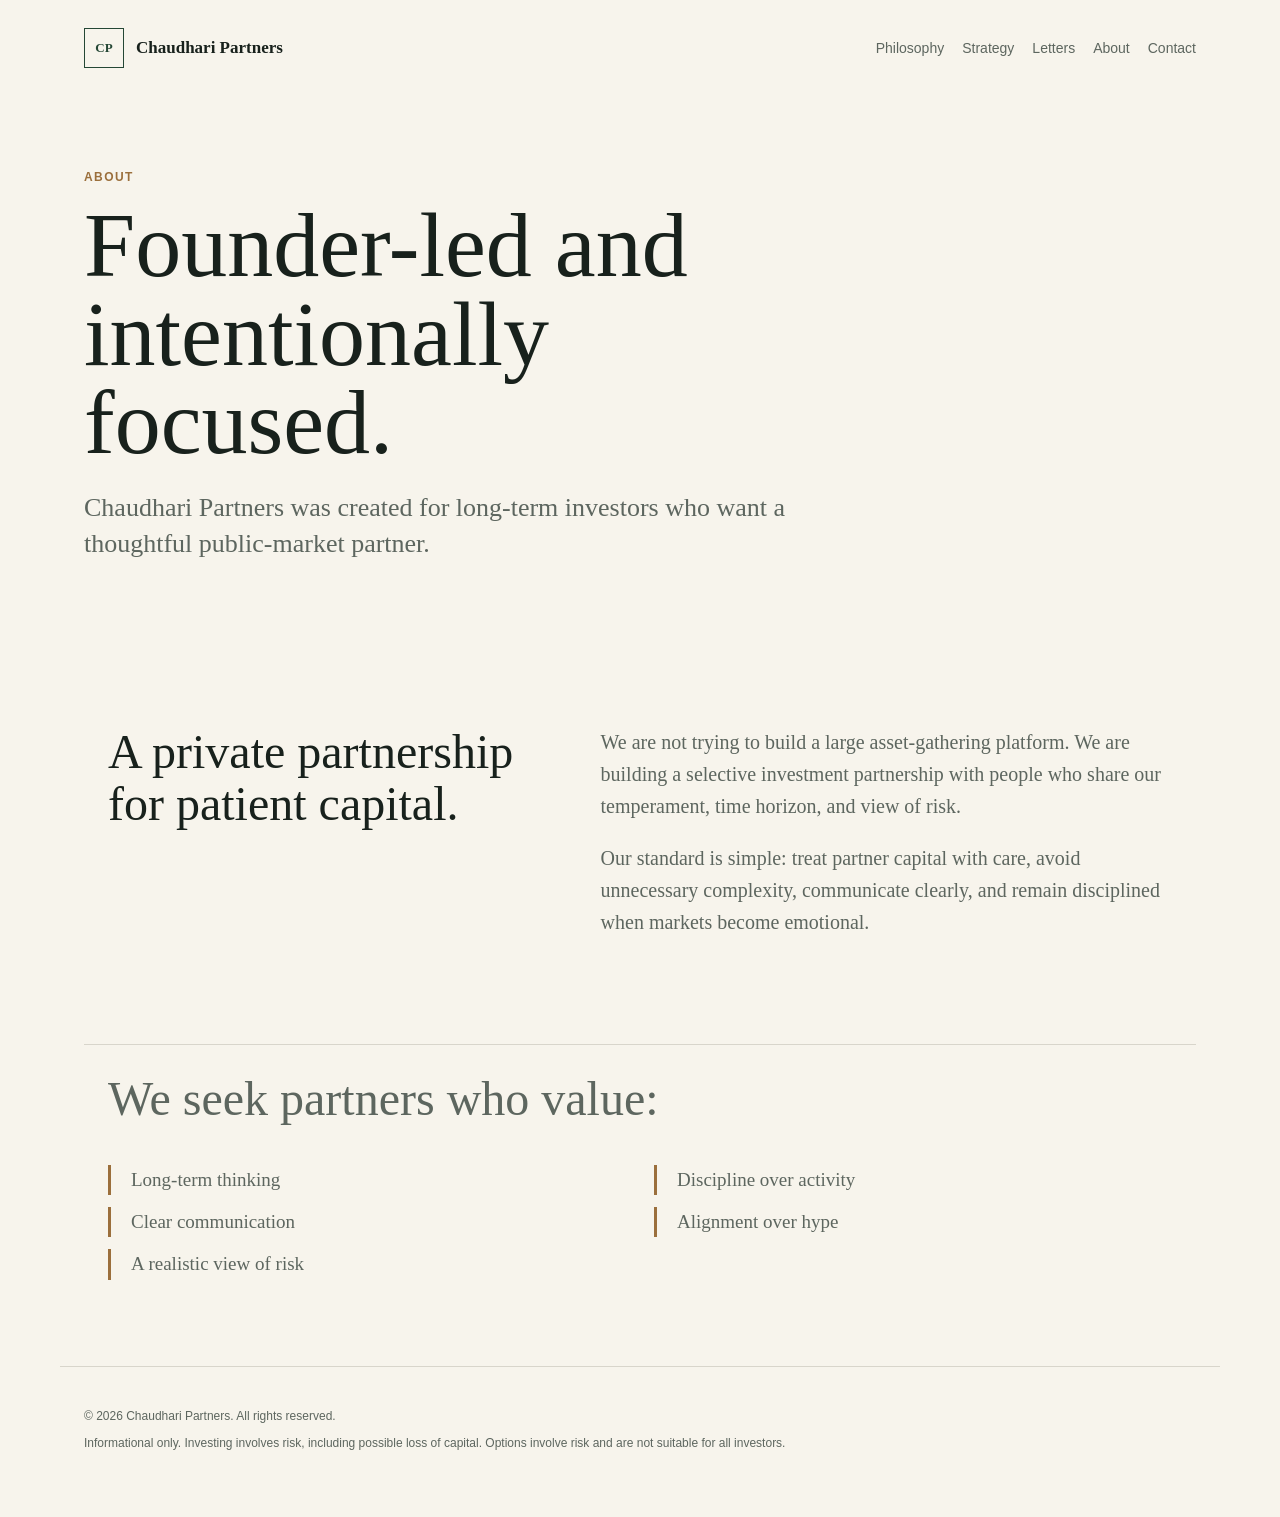
==== about.html @ 6098e9e4 "Add Chaudhari Partners website" ====
<!doctype html>
<html lang="en">
  <head>
    <meta charset="utf-8">
    <meta name="viewport" content="width=device-width, initial-scale=1">
    <title>About | Chaudhari Partners</title>
    <meta name="description" content="About Chaudhari Partners.">
    <link rel="stylesheet" href="styles.css">
  </head>
  <body>
    <header class="site-header">
      <a class="brand" href="index.html"><span class="brand-mark">CP</span><span>Chaudhari Partners</span></a>
      <nav class="nav" aria-label="Primary navigation"><a href="philosophy.html">Philosophy</a><a href="index.html#strategy">Strategy</a><a href="letters.html">Letters</a><a href="about.html">About</a><a href="contact.html">Contact</a></nav>
    </header>
    <main class="page">
      <section class="page-hero"><p class="eyebrow">About</p><h1>Founder-led and intentionally focused.</h1><p class="lede">Chaudhari Partners was created for long-term investors who want a thoughtful public-market partner.</p></section>
      <section class="section split"><div><h2>A private partnership for patient capital.</h2></div><div class="prose"><p>We are not trying to build a large asset-gathering platform. We are building a selective investment partnership with people who share our temperament, time horizon, and view of risk.</p><p>Our standard is simple: treat partner capital with care, avoid unnecessary complexity, communicate clearly, and remain disciplined when markets become emotional.</p></div></section>
      <section class="section partner-list"><h2>We seek partners who value:</h2><ul><li>Long-term thinking</li><li>Discipline over activity</li><li>Clear communication</li><li>Alignment over hype</li><li>A realistic view of risk</li></ul></section>
    </main>
    <footer class="site-footer"><p>&copy; 2026 Chaudhari Partners. All rights reserved.</p><p>Informational only. Investing involves risk, including possible loss of capital. Options involve risk and are not suitable for all investors.</p></footer>
  </body>
</html>
---- styles.css ----
:root {
  --ink: #18211c;
  --muted: #5d665f;
  --line: #d8d5cb;
  --paper: #f7f4ec;
  --white: #fffdf8;
  --green: #254735;
  --copper: #9b6f3c;
  --blue: #384c65;
}

* { box-sizing: border-box; }
html { scroll-behavior: smooth; }
body {
  margin: 0;
  background: var(--paper);
  color: var(--ink);
  font-family: Georgia, "Times New Roman", serif;
  line-height: 1.6;
}
a { color: inherit; }
.site-header {
  display: flex;
  align-items: center;
  justify-content: space-between;
  gap: 32px;
  max-width: 1160px;
  margin: 0 auto;
  padding: 28px 24px;
}
.brand {
  display: inline-flex;
  align-items: center;
  gap: 12px;
  color: var(--ink);
  font-size: 17px;
  font-weight: 700;
  text-decoration: none;
  white-space: nowrap;
}
.brand-mark {
  display: inline-grid;
  width: 40px;
  height: 40px;
  place-items: center;
  border: 1px solid var(--green);
  color: var(--green);
  font-size: 13px;
  letter-spacing: 0;
}
.nav {
  display: flex;
  flex-wrap: wrap;
  align-items: center;
  justify-content: flex-end;
  gap: 18px;
  color: var(--muted);
  font-family: Arial, Helvetica, sans-serif;
  font-size: 14px;
}
.nav a { text-decoration: none; }
.nav a:hover { color: var(--green); }
.hero {
  display: grid;
  grid-template-columns: minmax(0, 1.1fr) minmax(280px, 0.75fr);
  gap: 56px;
  align-items: center;
  max-width: 1160px;
  min-height: 620px;
  margin: 0 auto;
  padding: 64px 24px 88px;
}
.eyebrow {
  margin: 0 0 14px;
  color: var(--copper);
  font-family: Arial, Helvetica, sans-serif;
  font-size: 12px;
  font-weight: 700;
  letter-spacing: 0.12em;
  text-transform: uppercase;
}
h1, h2, h3, p { margin-top: 0; }
h1 {
  max-width: 760px;
  margin-bottom: 24px;
  font-size: clamp(48px, 8vw, 92px);
  font-weight: 500;
  line-height: 0.96;
  letter-spacing: 0;
}
h2 {
  font-size: clamp(30px, 4vw, 48px);
  font-weight: 500;
  line-height: 1.08;
  letter-spacing: 0;
}
h3 { font-size: 22px; font-weight: 500; }
.lede {
  max-width: 720px;
  color: var(--muted);
  font-size: clamp(20px, 2.4vw, 26px);
  line-height: 1.38;
}
.hero-actions {
  display: flex;
  flex-wrap: wrap;
  align-items: center;
  gap: 20px;
  margin: 34px 0 18px;
}
.button {
  display: inline-flex;
  min-height: 48px;
  align-items: center;
  justify-content: center;
  padding: 12px 22px;
  border: 1px solid var(--green);
  background: var(--green);
  color: var(--white);
  font-family: Arial, Helvetica, sans-serif;
  font-size: 14px;
  font-weight: 700;
  text-decoration: none;
}
.button:hover { background: #1a3527; }
.text-link {
  color: var(--green);
  font-family: Arial, Helvetica, sans-serif;
  font-size: 14px;
  font-weight: 700;
  text-decoration-thickness: 1px;
  text-underline-offset: 5px;
}
.notice {
  max-width: 560px;
  color: var(--muted);
  font-family: Arial, Helvetica, sans-serif;
  font-size: 12px;
  line-height: 1.5;
}
.hero-visual { margin: 0; }
.visual-panel {
  position: relative;
  min-height: 420px;
  border: 1px solid var(--line);
  background: linear-gradient(135deg, rgba(37, 71, 53, 0.12), rgba(155, 111, 60, 0.08)), repeating-linear-gradient(0deg, transparent 0 36px, rgba(24, 33, 28, 0.07) 37px), var(--white);
  overflow: hidden;
}
.visual-panel::before {
  content: "";
  position: absolute;
  inset: 48px 36px;
  border-left: 3px solid var(--green);
  border-bottom: 3px solid var(--green);
}
.visual-panel span {
  position: absolute;
  right: 48px;
  left: 76px;
  height: 1px;
  background: rgba(24, 33, 28, 0.24);
}
.visual-panel span:nth-child(1) { top: 108px; }
.visual-panel span:nth-child(2) { top: 196px; }
.visual-panel span:nth-child(3) { top: 284px; }
.hero-visual figcaption {
  margin-top: 14px;
  color: var(--muted);
  font-family: Arial, Helvetica, sans-serif;
  font-size: 13px;
}
.intro, .section, .page {
  max-width: 1160px;
  margin: 0 auto;
  padding-right: 24px;
  padding-left: 24px;
}
.intro {
  padding-top: 54px;
  padding-bottom: 54px;
  border-top: 1px solid var(--line);
  border-bottom: 1px solid var(--line);
}
.intro p {
  max-width: 900px;
  color: var(--green);
  font-size: clamp(28px, 4vw, 44px);
  line-height: 1.14;
}
.section { padding-top: 86px; padding-bottom: 86px; }
.split {
  display: grid;
  grid-template-columns: minmax(240px, 0.75fr) minmax(0, 1fr);
  gap: 64px;
}
.prose { color: var(--muted); font-size: 20px; }
.grid-three {
  display: grid;
  grid-template-columns: repeat(3, minmax(0, 1fr));
  gap: 28px;
  border-top: 1px solid var(--line);
}
.grid-three article { padding-top: 28px; border-top: 3px solid var(--blue); }
.grid-three p { color: var(--muted); }
.quote-band { border-top: 1px solid var(--line); border-bottom: 1px solid var(--line); }
blockquote { margin: 0; }
blockquote p {
  max-width: 900px;
  color: var(--green);
  font-size: clamp(34px, 5vw, 60px);
  line-height: 1.08;
}
.page { min-height: 64vh; }
.page-hero { max-width: 880px; padding: 72px 0 52px; }
.content-list {
  display: grid;
  gap: 34px;
  max-width: 860px;
  padding-bottom: 90px;
}
.content-list article, .letter-placeholder, .contact-panel, .important, .partner-list {
  border-top: 1px solid var(--line);
  padding-top: 28px;
}
.content-list p, .letter-placeholder p, .important p, .partner-list, .contact-panel p {
  color: var(--muted);
  font-size: 19px;
}
.partner-list ul {
  display: grid;
  grid-template-columns: repeat(2, minmax(0, 1fr));
  gap: 12px 28px;
  margin: 24px 0 0;
  padding: 0;
  list-style: none;
}
.partner-list li { padding-left: 20px; border-left: 3px solid var(--copper); }
.letter-placeholder, .contact-panel, .important { max-width: 820px; margin-bottom: 80px; }
.contact-panel {
  display: flex;
  align-items: center;
  justify-content: space-between;
  gap: 28px;
}
.site-footer {
  max-width: 1160px;
  margin: 0 auto;
  padding: 40px 24px 56px;
  border-top: 1px solid var(--line);
  color: var(--muted);
  font-family: Arial, Helvetica, sans-serif;
  font-size: 12px;
}
.site-footer p { max-width: 860px; margin-bottom: 8px; }
@media (max-width: 820px) {
  .site-header { align-items: flex-start; flex-direction: column; }
  .nav { justify-content: flex-start; gap: 12px 16px; }
  .hero, .split, .grid-three { grid-template-columns: 1fr; }
  .hero { gap: 36px; min-height: 0; padding-top: 34px; }
  .visual-panel { min-height: 300px; }
  .section { padding-top: 58px; padding-bottom: 58px; }
  .partner-list ul { grid-template-columns: 1fr; }
  .contact-panel { align-items: flex-start; flex-direction: column; }
}
@media (max-width: 520px) {
  .brand { white-space: normal; }
  h1 { font-size: 44px; }
  .lede, .prose { font-size: 18px; }
}
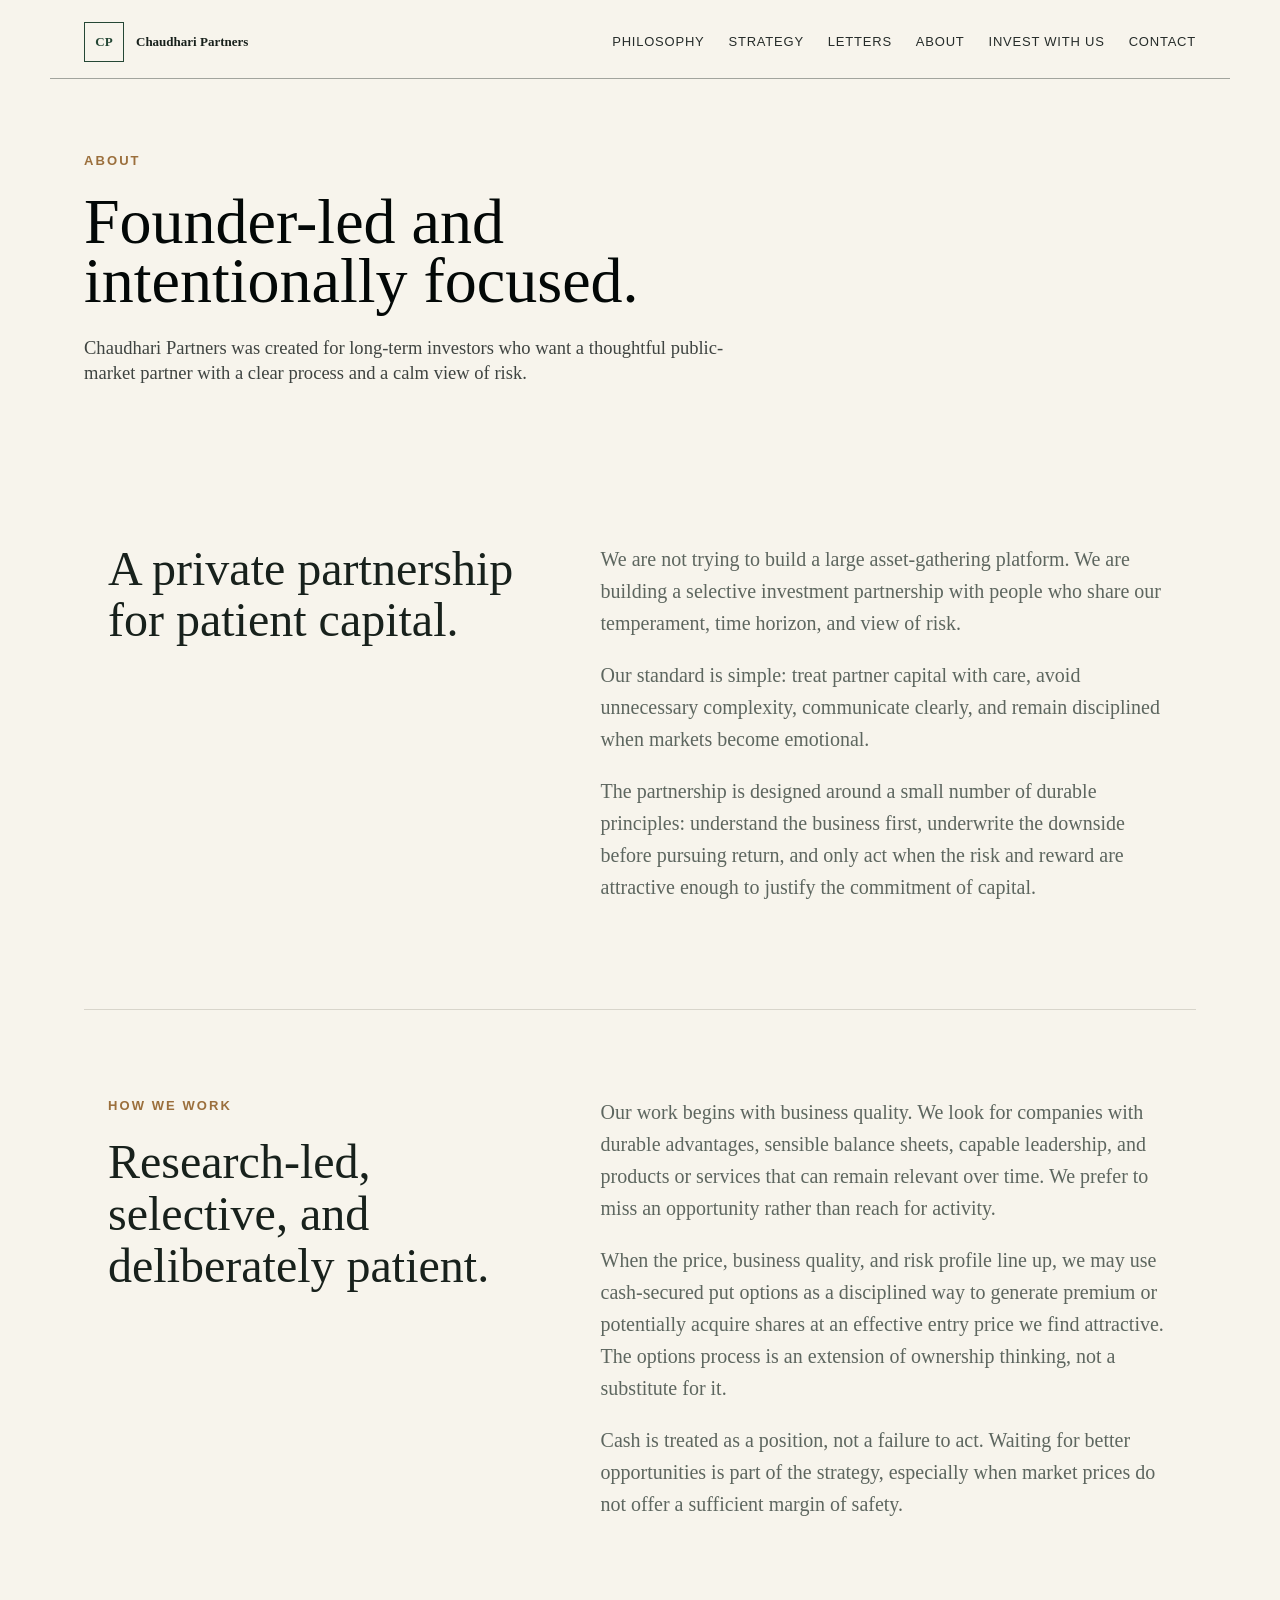
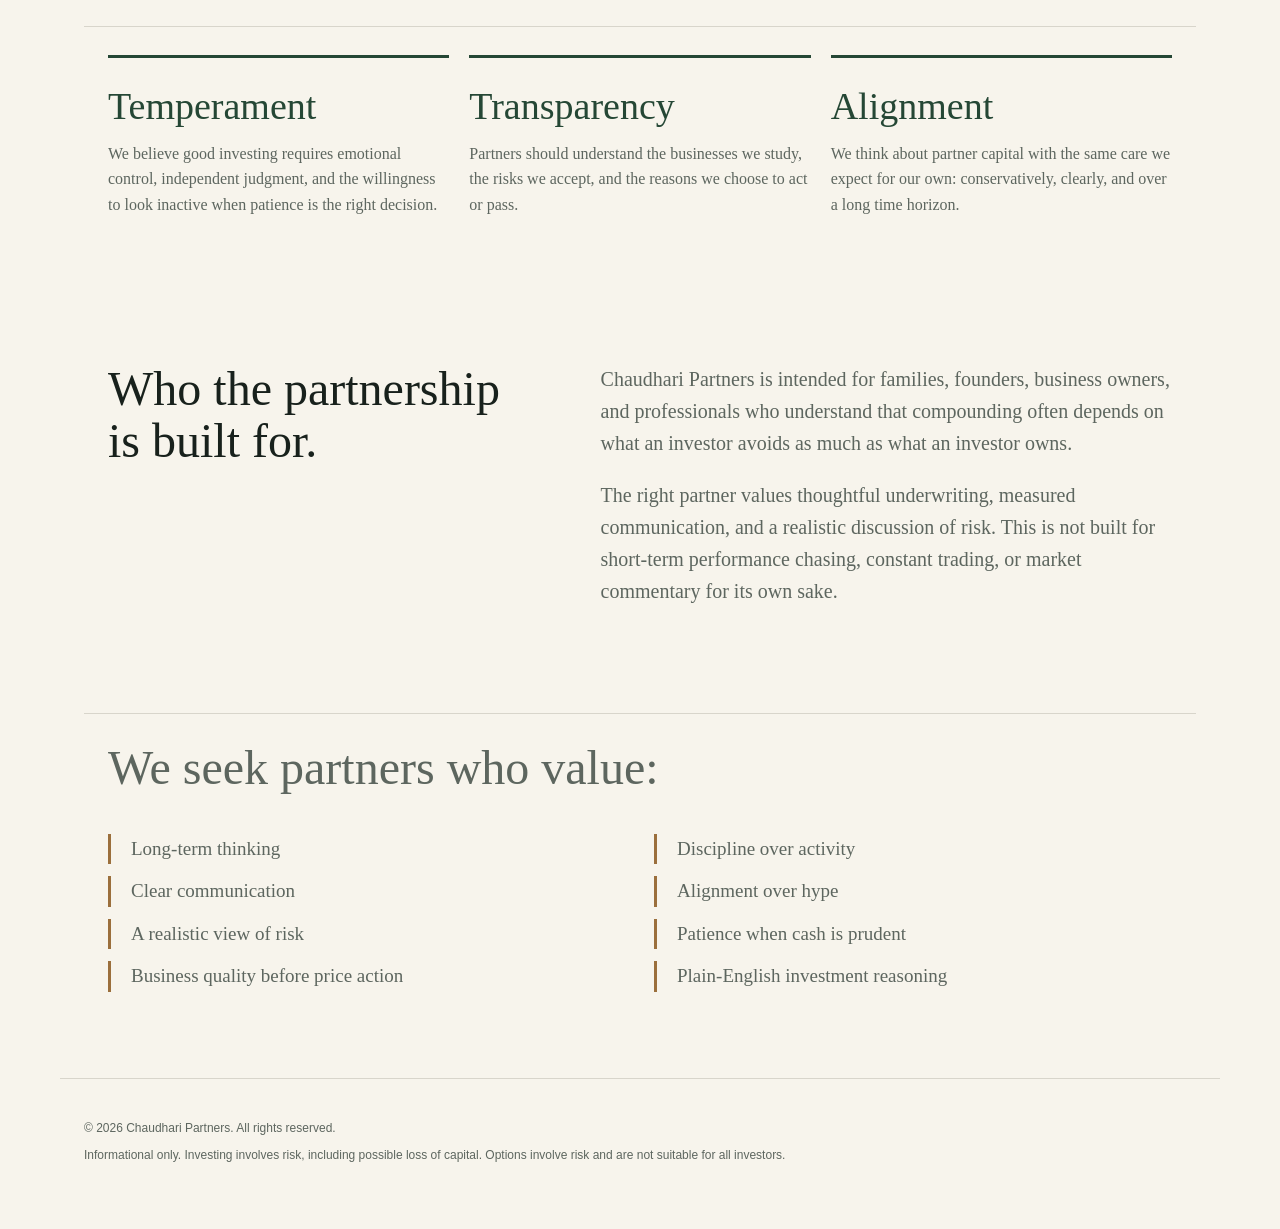
==== commit 0a3216f6: "Add invest page and refine homepage scale" ====
--- a/about.html
+++ b/about.html
@@ -3,20 +3,41 @@
   <head>
     <meta charset="utf-8">
     <meta name="viewport" content="width=device-width, initial-scale=1">
-    <title>About | Chaudhari Partners</title>
-    <meta name="description" content="About Chaudhari Partners.">
+    <title>About Chaudhari Partners | Patient Capital, Discipline, Alignment</title>
+    <meta name="description" content="Learn about Chaudhari Partners, a founder-led private investment partnership built for long-term investors who value patience, underwriting discipline, and alignment.">
+    <meta name="robots" content="index, follow">
+    <link rel="canonical" href="https://www.chaudharipartners.com/about.html">
+    <meta property="og:type" content="website">
+    <meta property="og:site_name" content="Chaudhari Partners">
+    <meta property="og:title" content="About Chaudhari Partners">
+    <meta property="og:description" content="A founder-led private investment partnership for long-term investors who value patience, underwriting discipline, and alignment.">
+    <meta property="og:url" content="https://www.chaudharipartners.com/about.html">
+    <meta name="twitter:card" content="summary">
+    <meta name="twitter:title" content="About Chaudhari Partners">
+    <meta name="twitter:description" content="A founder-led private investment partnership for long-term investors who value patience, discipline, and alignment.">
+    <link rel="icon" href="favicon.svg" type="image/svg+xml">
     <link rel="stylesheet" href="styles.css">
   </head>
   <body>
     <header class="site-header">
       <a class="brand" href="index.html"><span class="brand-mark">CP</span><span>Chaudhari Partners</span></a>
-      <nav class="nav" aria-label="Primary navigation"><a href="philosophy.html">Philosophy</a><a href="index.html#strategy">Strategy</a><a href="letters.html">Letters</a><a href="about.html">About</a><a href="contact.html">Contact</a></nav>
+      <nav class="nav" aria-label="Primary navigation"><a href="philosophy.html">Philosophy</a><a href="index.html#strategy">Strategy</a><a href="letters.html">Letters</a><a href="about.html">About</a><a href="invest.html">Invest with Us</a><a href="contact.html">Contact</a></nav>
     </header>
     <main class="page">
-      <section class="page-hero"><p class="eyebrow">About</p><h1>Founder-led and intentionally focused.</h1><p class="lede">Chaudhari Partners was created for long-term investors who want a thoughtful public-market partner.</p></section>
-      <section class="section split"><div><h2>A private partnership for patient capital.</h2></div><div class="prose"><p>We are not trying to build a large asset-gathering platform. We are building a selective investment partnership with people who share our temperament, time horizon, and view of risk.</p><p>Our standard is simple: treat partner capital with care, avoid unnecessary complexity, communicate clearly, and remain disciplined when markets become emotional.</p></div></section>
-      <section class="section partner-list"><h2>We seek partners who value:</h2><ul><li>Long-term thinking</li><li>Discipline over activity</li><li>Clear communication</li><li>Alignment over hype</li><li>A realistic view of risk</li></ul></section>
+      <section class="page-hero"><p class="eyebrow">About</p><h1>Founder-led and intentionally focused.</h1><p class="lede">Chaudhari Partners was created for long-term investors who want a thoughtful public-market partner with a clear process and a calm view of risk.</p></section>
+      <section class="section split"><div><h2>A private partnership for patient capital.</h2></div><div class="prose"><p>We are not trying to build a large asset-gathering platform. We are building a selective investment partnership with people who share our temperament, time horizon, and view of risk.</p><p>Our standard is simple: treat partner capital with care, avoid unnecessary complexity, communicate clearly, and remain disciplined when markets become emotional.</p><p>The partnership is designed around a small number of durable principles: understand the business first, underwrite the downside before pursuing return, and only act when the risk and reward are attractive enough to justify the commitment of capital.</p></div></section>
+      <section class="section split about-detail"><div><p class="eyebrow">How we work</p><h2>Research-led, selective, and deliberately patient.</h2></div><div class="prose"><p>Our work begins with business quality. We look for companies with durable advantages, sensible balance sheets, capable leadership, and products or services that can remain relevant over time. We prefer to miss an opportunity rather than reach for activity.</p><p>When the price, business quality, and risk profile line up, we may use cash-secured put options as a disciplined way to generate premium or potentially acquire shares at an effective entry price we find attractive. The options process is an extension of ownership thinking, not a substitute for it.</p><p>Cash is treated as a position, not a failure to act. Waiting for better opportunities is part of the strategy, especially when market prices do not offer a sufficient margin of safety.</p></div></section>
+      <section class="section grid-three about-values">
+        <article><h2>Temperament</h2><p>We believe good investing requires emotional control, independent judgment, and the willingness to look inactive when patience is the right decision.</p></article>
+        <article><h2>Transparency</h2><p>Partners should understand the businesses we study, the risks we accept, and the reasons we choose to act or pass.</p></article>
+        <article><h2>Alignment</h2><p>We think about partner capital with the same care we expect for our own: conservatively, clearly, and over a long time horizon.</p></article>
+      </section>
+      <section class="section split"><div><h2>Who the partnership is built for.</h2></div><div class="prose"><p>Chaudhari Partners is intended for families, founders, business owners, and professionals who understand that compounding often depends on what an investor avoids as much as what an investor owns.</p><p>The right partner values thoughtful underwriting, measured communication, and a realistic discussion of risk. This is not built for short-term performance chasing, constant trading, or market commentary for its own sake.</p></div></section>
+      <section class="section partner-list"><h2>We seek partners who value:</h2><ul><li>Long-term thinking</li><li>Discipline over activity</li><li>Clear communication</li><li>Alignment over hype</li><li>A realistic view of risk</li><li>Patience when cash is prudent</li><li>Business quality before price action</li><li>Plain-English investment reasoning</li></ul></section>
     </main>
     <footer class="site-footer"><p>&copy; 2026 Chaudhari Partners. All rights reserved.</p><p>Informational only. Investing involves risk, including possible loss of capital. Options involve risk and are not suitable for all investors.</p></footer>
   </body>
 </html>
+
+
+
--- a/styles.css
+++ b/styles.css
@@ -24,18 +24,21 @@
   align-items: center;
   justify-content: space-between;
   gap: 32px;
-  max-width: 1160px;
+  max-width: 1180px;
   margin: 0 auto;
-  padding: 28px 24px;
+  padding: 22px 34px 16px;
+  border-bottom: 1px solid rgba(24, 33, 28, 0.38);
 }
 .brand {
+  color: var(--ink);
+  text-decoration: none;
+}
+.brand:not(.brand-lockup) {
   display: inline-flex;
   align-items: center;
   gap: 12px;
-  color: var(--ink);
-  font-size: 17px;
-  font-weight: 700;
-  text-decoration: none;
+  font-size: 13px;
+  font-weight: 700;
   white-space: nowrap;
 }
 .brand-mark {
@@ -48,44 +51,98 @@
   font-size: 13px;
   letter-spacing: 0;
 }
+.brand-lockup {
+  display: inline-grid;
+  grid-template-columns: 54px 1px minmax(205px, auto);
+  gap: 20px;
+  align-items: center;
+}
+.brand-symbol {
+  width: 50px;
+  height: 50px;
+}
+.symbol-green {
+  fill: var(--green);
+}
+.symbol-gold {
+  fill: var(--copper);
+}
+.brand-divider {
+  width: 1px;
+  height: 50px;
+  background: rgba(24, 33, 28, 0.45);
+}
+.brand-wordmark {
+  display: grid;
+  gap: 2px;
+  text-transform: uppercase;
+}
+.brand-wordmark strong {
+  color: var(--green);
+  font-size: clamp(24px, 2.4vw, 34px);
+  font-weight: 500;
+  letter-spacing: 0.16em;
+  line-height: 0.95;
+}
+.brand-wordmark em {
+  color: var(--copper);
+  font-family: Arial, Helvetica, sans-serif;
+  font-size: clamp(10px, 0.9vw, 12px);
+  font-style: normal;
+  font-weight: 700;
+  letter-spacing: 0.5em;
+  padding-left: 7px;
+}
 .nav {
   display: flex;
   flex-wrap: wrap;
   align-items: center;
   justify-content: flex-end;
-  gap: 18px;
-  color: var(--muted);
-  font-family: Arial, Helvetica, sans-serif;
-  font-size: 14px;
+  gap: clamp(14px, 2.1vw, 24px);
+  color: #262c2a;
+  font-family: Arial, Helvetica, sans-serif;
+  font-size: 13px;
+  letter-spacing: 0.06em;
+  text-transform: uppercase;
 }
 .nav a { text-decoration: none; }
 .nav a:hover { color: var(--green); }
 .hero {
   display: grid;
-  grid-template-columns: minmax(0, 1.1fr) minmax(280px, 0.75fr);
-  gap: 56px;
-  align-items: center;
-  max-width: 1160px;
-  min-height: 620px;
+  grid-template-columns: minmax(310px, 0.82fr) minmax(500px, 1fr);
+  gap: 0;
+  align-items: stretch;
+  max-width: 1180px;
+  min-height: 535px;
   margin: 0 auto;
-  padding: 64px 24px 88px;
+  padding: 22px 34px 0;
+}
+.hero-dashboard .hero-copy {
+  display: flex;
+  flex-direction: column;
+  justify-content: center;
+  padding: 20px 38px 34px 0;
 }
 .eyebrow {
-  margin: 0 0 14px;
+  margin: 0 0 20px;
   color: var(--copper);
   font-family: Arial, Helvetica, sans-serif;
-  font-size: 12px;
-  font-weight: 700;
-  letter-spacing: 0.12em;
-  text-transform: uppercase;
-}
-h1, h2, h3, p { margin-top: 0; }
+  font-size: 13px;
+  font-weight: 700;
+  letter-spacing: 0.16em;
+  text-transform: uppercase;
+}
+h1,
+h2,
+h3,
+p { margin-top: 0; }
 h1 {
-  max-width: 760px;
+  max-width: 690px;
   margin-bottom: 24px;
-  font-size: clamp(48px, 8vw, 92px);
+  color: #030807;
+  font-size: clamp(48px, 5vw, 76px);
   font-weight: 500;
-  line-height: 0.96;
+  line-height: 0.93;
   letter-spacing: 0;
 }
 h2 {
@@ -96,40 +153,46 @@
 }
 h3 { font-size: 22px; font-weight: 500; }
 .lede {
-  max-width: 720px;
-  color: var(--muted);
-  font-size: clamp(20px, 2.4vw, 26px);
+  max-width: 650px;
+  color: #3f4441;
+  font-size: clamp(17px, 1.45vw, 21px);
   line-height: 1.38;
 }
 .hero-actions {
   display: flex;
   flex-wrap: wrap;
   align-items: center;
-  gap: 20px;
-  margin: 34px 0 18px;
+  gap: 24px;
+  margin: 30px 0 0;
 }
 .button {
   display: inline-flex;
-  min-height: 48px;
+  min-height: 42px;
   align-items: center;
   justify-content: center;
-  padding: 12px 22px;
+  padding: 10px 18px;
   border: 1px solid var(--green);
+  border-radius: 2px;
   background: var(--green);
   color: var(--white);
   font-family: Arial, Helvetica, sans-serif;
-  font-size: 14px;
-  font-weight: 700;
+  font-size: 13px;
+  font-weight: 700;
+  letter-spacing: 0.05em;
   text-decoration: none;
+  text-transform: uppercase;
 }
 .button:hover { background: #1a3527; }
 .text-link {
   color: var(--green);
-  font-family: Arial, Helvetica, sans-serif;
-  font-size: 14px;
-  font-weight: 700;
-  text-decoration-thickness: 1px;
-  text-underline-offset: 5px;
+  border-bottom: 1px solid var(--copper);
+  font-family: Arial, Helvetica, sans-serif;
+  font-size: 13px;
+  font-weight: 700;
+  letter-spacing: 0.06em;
+  padding-bottom: 8px;
+  text-decoration: none;
+  text-transform: uppercase;
 }
 .notice {
   max-width: 560px;
@@ -138,37 +201,144 @@
   font-size: 12px;
   line-height: 1.5;
 }
-.hero-visual { margin: 0; }
-.visual-panel {
-  position: relative;
-  min-height: 420px;
-  border: 1px solid var(--line);
-  background: linear-gradient(135deg, rgba(37, 71, 53, 0.12), rgba(155, 111, 60, 0.08)), repeating-linear-gradient(0deg, transparent 0 36px, rgba(24, 33, 28, 0.07) 37px), var(--white);
-  overflow: hidden;
-}
-.visual-panel::before {
-  content: "";
-  position: absolute;
-  inset: 48px 36px;
-  border-left: 3px solid var(--green);
-  border-bottom: 3px solid var(--green);
-}
-.visual-panel span {
-  position: absolute;
-  right: 48px;
-  left: 76px;
-  height: 1px;
-  background: rgba(24, 33, 28, 0.24);
-}
-.visual-panel span:nth-child(1) { top: 108px; }
-.visual-panel span:nth-child(2) { top: 196px; }
-.visual-panel span:nth-child(3) { top: 284px; }
-.hero-visual figcaption {
-  margin-top: 14px;
-  color: var(--muted);
-  font-family: Arial, Helvetica, sans-serif;
-  font-size: 13px;
-}
+.performance-board {
+  border-left: 1px solid rgba(24, 33, 28, 0.18);
+  padding: 24px 0 20px 24px;
+}
+.board-heading {
+  display: flex;
+  align-items: baseline;
+  justify-content: space-between;
+  gap: 24px;
+  margin-bottom: 28px;
+}
+.board-heading h2,
+.chart-block h3 {
+  margin: 0;
+  color: var(--green);
+  font-family: Arial, Helvetica, sans-serif;
+  font-size: 13px;
+  font-weight: 700;
+  letter-spacing: 0.1em;
+  text-transform: uppercase;
+}
+.board-heading span {
+  color: #444a47;
+  font-family: Arial, Helvetica, sans-serif;
+  font-size: 13px;
+}
+.scorecards {
+  display: grid;
+  grid-template-columns: minmax(230px, 1.05fr) minmax(190px, 0.8fr);
+  gap: 20px;
+  align-items: center;
+  margin-bottom: 24px;
+}
+.scorecard {
+  min-height: 128px;
+  display: grid;
+  place-items: center;
+  align-content: center;
+  text-align: center;
+}
+.primary-score {
+  border: 1px solid rgba(24, 33, 28, 0.2);
+  border-top: 5px solid var(--green);
+  border-radius: 4px;
+}
+.benchmark-score {
+  border-left: 1px solid rgba(24, 33, 28, 0.22);
+}
+.scorecard span,
+.scorecard small {
+  color: var(--green);
+  font-family: Arial, Helvetica, sans-serif;
+  font-size: 13px;
+  font-weight: 700;
+  letter-spacing: 0.08em;
+  text-transform: uppercase;
+}
+.benchmark-score span,
+.benchmark-score strong,
+.benchmark-score small {
+  color: var(--copper);
+}
+.scorecard strong {
+  display: block;
+  margin: 9px 0;
+  color: var(--green);
+  font-size: clamp(36px, 4.1vw, 54px);
+  font-weight: 500;
+  line-height: 0.9;
+}
+.scorecard small {
+  border-top: 1px solid rgba(24, 33, 28, 0.2);
+  padding-top: 12px;
+  color: #32433d;
+}
+.chart-block h3 {
+  margin-bottom: 22px;
+}
+.performance-line-chart {
+  display: block;
+  width: 100%;
+  height: auto;
+}
+.performance-line-chart text {
+  fill: #363d3a;
+  font-family: Arial, Helvetica, sans-serif;
+  font-size: 13px;
+}
+.performance-line-chart .axis {
+  stroke: rgba(24, 33, 28, 0.62);
+  stroke-width: 1.5;
+}
+.performance-line-chart .dash {
+  stroke: rgba(24, 33, 28, 0.25);
+  stroke-dasharray: 6 5;
+  stroke-width: 1;
+}
+.cp-line,
+.sp-line {
+  fill: none;
+  stroke-linecap: round;
+  stroke-linejoin: round;
+  stroke-width: 5;
+}
+.cp-line { stroke: var(--green); }
+.sp-line { stroke: var(--copper); }
+.cp-point { fill: var(--green); }
+.sp-point { fill: var(--copper); }
+.cp-label,
+.cp-value { fill: var(--green) !important; }
+.sp-label,
+.sp-value { fill: var(--copper) !important; }
+.cp-label,
+.sp-label { font-size: 11px !important; }
+.cp-value,
+.sp-value { font-size: 19px !important; font-weight: 700; }
+.chart-date { font-size: 11px !important; }
+.chart-legend {
+  display: flex;
+  justify-content: center;
+  gap: 26px;
+  margin-top: 12px;
+  color: #363d3a;
+  font-family: Arial, Helvetica, sans-serif;
+  font-size: 13px;
+}
+.chart-legend span {
+  display: inline-flex;
+  align-items: center;
+  gap: 10px;
+}
+.chart-legend i {
+  display: inline-block;
+  width: 34px;
+  height: 3px;
+}
+.legend-account { background: var(--green); }
+.legend-benchmark { background: var(--copper); }
 .intro, .section, .page {
   max-width: 1160px;
   margin: 0 auto;
@@ -194,10 +364,42 @@
   gap: 64px;
 }
 .prose { color: var(--muted); font-size: 20px; }
+.hero-footnote {
+  display: grid;
+  grid-template-columns: 1fr 1fr;
+  gap: 24px;
+  max-width: 1180px;
+  margin: 0 auto;
+  padding: 14px 34px 26px;
+  border-top: 1px solid rgba(24, 33, 28, 0.2);
+  color: #3f4441;
+  font-family: Arial, Helvetica, sans-serif;
+  font-size: 13px;
+  line-height: 1.4;
+}
+.hero-footnote p {
+  margin: 0;
+}
+.hero-footnote p:last-child {
+  display: flex;
+  align-items: center;
+  gap: 18px;
+}
+.shield-mark {
+  display: inline-grid;
+  flex: 0 0 auto;
+  width: 32px;
+  height: 32px;
+  place-items: center;
+  border: 3px solid var(--green);
+  border-radius: 0 0 18px 18px;
+  color: var(--green);
+  font-size: 15px;
+}
 .grid-three {
   display: grid;
   grid-template-columns: repeat(3, minmax(0, 1fr));
-  gap: 28px;
+  gap: 20px;
   border-top: 1px solid var(--line);
 }
 .grid-three article { padding-top: 28px; border-top: 3px solid var(--blue); }
@@ -214,7 +416,7 @@
 .page-hero { max-width: 880px; padding: 72px 0 52px; }
 .content-list {
   display: grid;
-  gap: 34px;
+  gap: 26px;
   max-width: 860px;
   padding-bottom: 90px;
 }
@@ -225,6 +427,17 @@
 .content-list p, .letter-placeholder p, .important p, .partner-list, .contact-panel p {
   color: var(--muted);
   font-size: 19px;
+}
+.about-detail { border-top: 1px solid var(--line); }
+.about-values {
+  padding-top: 28px;
+  padding-bottom: 44px;
+}
+.about-values article { border-top-color: var(--green); }
+.about-values h2 {
+  margin-bottom: 14px;
+  color: var(--green);
+  font-size: clamp(26px, 3vw, 38px);
 }
 .partner-list ul {
   display: grid;
@@ -236,11 +449,111 @@
 }
 .partner-list li { padding-left: 20px; border-left: 3px solid var(--copper); }
 .letter-placeholder, .contact-panel, .important { max-width: 820px; margin-bottom: 80px; }
+.investor-letter {
+  max-width: 920px;
+  margin-bottom: 92px;
+  border-top: 1px solid var(--line);
+  padding-top: 34px;
+}
+.letter-header {
+  max-width: 760px;
+  margin-bottom: 34px;
+}
+.letter-header h2 {
+  margin-bottom: 14px;
+}
+.letter-header > p:last-child {
+  color: var(--muted);
+  font-family: Arial, Helvetica, sans-serif;
+  font-size: 13px;
+}
+.letter-actions {
+  margin: -10px 0 34px;
+}
+.letter-metrics {
+  display: grid;
+  grid-template-columns: repeat(4, minmax(0, 1fr));
+  gap: 18px;
+  margin: 34px 0 52px;
+}
+.letter-metrics div {
+  border-top: 3px solid var(--green);
+  padding-top: 14px;
+}
+.letter-metrics span {
+  display: block;
+  color: var(--muted);
+  font-family: Arial, Helvetica, sans-serif;
+  font-size: 12px;
+  font-weight: 700;
+  text-transform: uppercase;
+}
+.letter-metrics strong {
+  display: block;
+  margin-top: 8px;
+  color: var(--ink);
+  font-size: clamp(26px, 3vw, 38px);
+  font-weight: 500;
+  line-height: 1;
+}
+.letter-body {
+  max-width: 760px;
+  color: var(--muted);
+  font-size: 20px;
+}
+.letter-body h3 {
+  margin-top: 42px;
+  margin-bottom: 12px;
+  color: var(--green);
+  font-size: 28px;
+}
+.activity-table {
+  display: grid;
+  margin: 26px 0 26px;
+  border-top: 1px solid var(--green);
+  border-bottom: 1px solid var(--line);
+  font-family: Arial, Helvetica, sans-serif;
+  font-size: 13px;
+}
+.activity-table div {
+  display: grid;
+  grid-template-columns: 1fr 1.05fr 1.7fr;
+  gap: 18px;
+  padding: 14px 0;
+  border-top: 1px solid var(--line);
+}
+.activity-table div:first-child {
+  border-top: 0;
+  color: var(--green);
+  font-size: 11px;
+  font-weight: 700;
+  letter-spacing: 0.08em;
+  text-transform: uppercase;
+}
+.activity-table span {
+  color: var(--muted);
+}
+.activity-table div:not(:first-child) span:first-child {
+  color: var(--ink);
+  font-weight: 700;
+}
+.letter-disclaimer {
+  max-width: 820px;
+  margin-top: 46px;
+  border-top: 1px solid var(--line);
+  padding-top: 20px;
+}
+.letter-disclaimer p {
+  color: var(--muted);
+  font-family: Arial, Helvetica, sans-serif;
+  font-size: 12px;
+  line-height: 1.55;
+}
 .contact-panel {
   display: flex;
   align-items: center;
   justify-content: space-between;
-  gap: 28px;
+  gap: 20px;
 }
 .site-footer {
   max-width: 1160px;
@@ -252,18 +565,164 @@
   font-size: 12px;
 }
 .site-footer p { max-width: 860px; margin-bottom: 8px; }
-@media (max-width: 820px) {
-  .site-header { align-items: flex-start; flex-direction: column; }
-  .nav { justify-content: flex-start; gap: 12px 16px; }
-  .hero, .split, .grid-three { grid-template-columns: 1fr; }
-  .hero { gap: 36px; min-height: 0; padding-top: 34px; }
-  .visual-panel { min-height: 300px; }
+@media (max-width: 980px) {
+  .site-header {
+    align-items: flex-start;
+    flex-direction: column;
+    padding: 28px 24px 22px;
+  }
+
+.brand-lockup {
+    grid-template-columns: 64px 1px minmax(0, auto);
+    gap: 18px;
+  }
+  .brand-symbol,
+  .brand-divider {
+    width: 60px;
+    height: 60px;
+  }
+  .brand-divider { width: 1px; }
+  .nav {
+    justify-content: flex-start;
+    gap: 12px 20px;
+    font-size: 13px;
+  }
+  .hero {
+    grid-template-columns: 1fr;
+    min-height: 0;
+    padding: 34px 24px 0;
+  }
+  .hero-dashboard .hero-copy {
+    padding: 28px 0 46px;
+  }
+  .performance-board {
+    border-left: 0;
+    border-top: 1px solid rgba(24, 33, 28, 0.18);
+    padding: 32px 0 26px;
+  }
+  .scorecards {
+    grid-template-columns: 1fr;
+  }
+  .benchmark-score {
+    border-left: 0;
+    border-top: 1px solid rgba(24, 33, 28, 0.22);
+  }
+  .hero-footnote,
+  .split,
+  .grid-three {
+    grid-template-columns: 1fr;
+  }
+  .hero-footnote {
+    padding: 22px 24px 36px;
+  }
   .section { padding-top: 58px; padding-bottom: 58px; }
-  .partner-list ul { grid-template-columns: 1fr; }
+  .partner-list ul, .letter-metrics { grid-template-columns: 1fr; }
   .contact-panel { align-items: flex-start; flex-direction: column; }
 }
 @media (max-width: 520px) {
   .brand { white-space: normal; }
-  h1 { font-size: 44px; }
-  .lede, .prose { font-size: 18px; }
-}
+  .brand-lockup { grid-template-columns: 48px 1px minmax(0, auto); gap: 12px; }
+  .brand-symbol, .brand-divider { width: 48px; height: 48px; }
+  .brand-divider { width: 1px; }
+  .brand-wordmark strong { font-size: 25px; letter-spacing: 0.12em; }
+  .brand-wordmark em { font-size: 11px; letter-spacing: 0.46em; }
+  h1 { font-size: 52px; }
+  .lede, .prose { font-size: 15px; }
+  .scorecard strong { font-size: 52px; }
+  .chart-legend { justify-content: flex-start; gap: 18px; }
+}
+
+
+
+
+
+
+
+
+
+
+
+
+
+.process-steps {
+  display: grid;
+  grid-template-columns: repeat(4, minmax(0, 1fr));
+  gap: 22px;
+  border-top: 1px solid var(--line);
+}
+.process-steps article {
+  border-top: 3px solid var(--green);
+  padding-top: 18px;
+}
+.process-steps span {
+  display: block;
+  margin-bottom: 18px;
+  color: var(--copper);
+  font-family: Arial, Helvetica, sans-serif;
+  font-size: 12px;
+  font-weight: 700;
+}
+.process-steps h2 {
+  margin-bottom: 12px;
+  color: var(--green);
+  font-size: clamp(24px, 2.5vw, 34px);
+}
+.process-steps p,
+.invest-cta p {
+  color: var(--muted);
+  font-size: 18px;
+}
+.invest-cta {
+  border-top: 1px solid var(--line);
+  border-bottom: 1px solid var(--line);
+  padding-top: 34px;
+  padding-bottom: 34px;
+}
+@media (max-width: 980px) {
+  .process-steps {
+    grid-template-columns: repeat(2, minmax(0, 1fr));
+  }
+}
+@media (max-width: 620px) {
+  .process-steps {
+    grid-template-columns: 1fr;
+  }
+}
+
+.investment-terms {
+  display: grid;
+  grid-template-columns: repeat(3, minmax(0, 1fr));
+  gap: 22px;
+  border-top: 1px solid var(--line);
+  border-bottom: 1px solid var(--line);
+}
+.investment-terms article {
+  border-top: 3px solid var(--green);
+  padding-top: 18px;
+}
+.investment-terms span {
+  display: block;
+  color: var(--copper);
+  font-family: Arial, Helvetica, sans-serif;
+  font-size: 12px;
+  font-weight: 700;
+  letter-spacing: 0.1em;
+  text-transform: uppercase;
+}
+.investment-terms strong {
+  display: block;
+  margin: 10px 0 12px;
+  color: var(--green);
+  font-size: clamp(28px, 3vw, 42px);
+  font-weight: 500;
+  line-height: 1.05;
+}
+.investment-terms p {
+  color: var(--muted);
+  font-size: 18px;
+}
+@media (max-width: 820px) {
+  .investment-terms {
+    grid-template-columns: 1fr;
+  }
+}
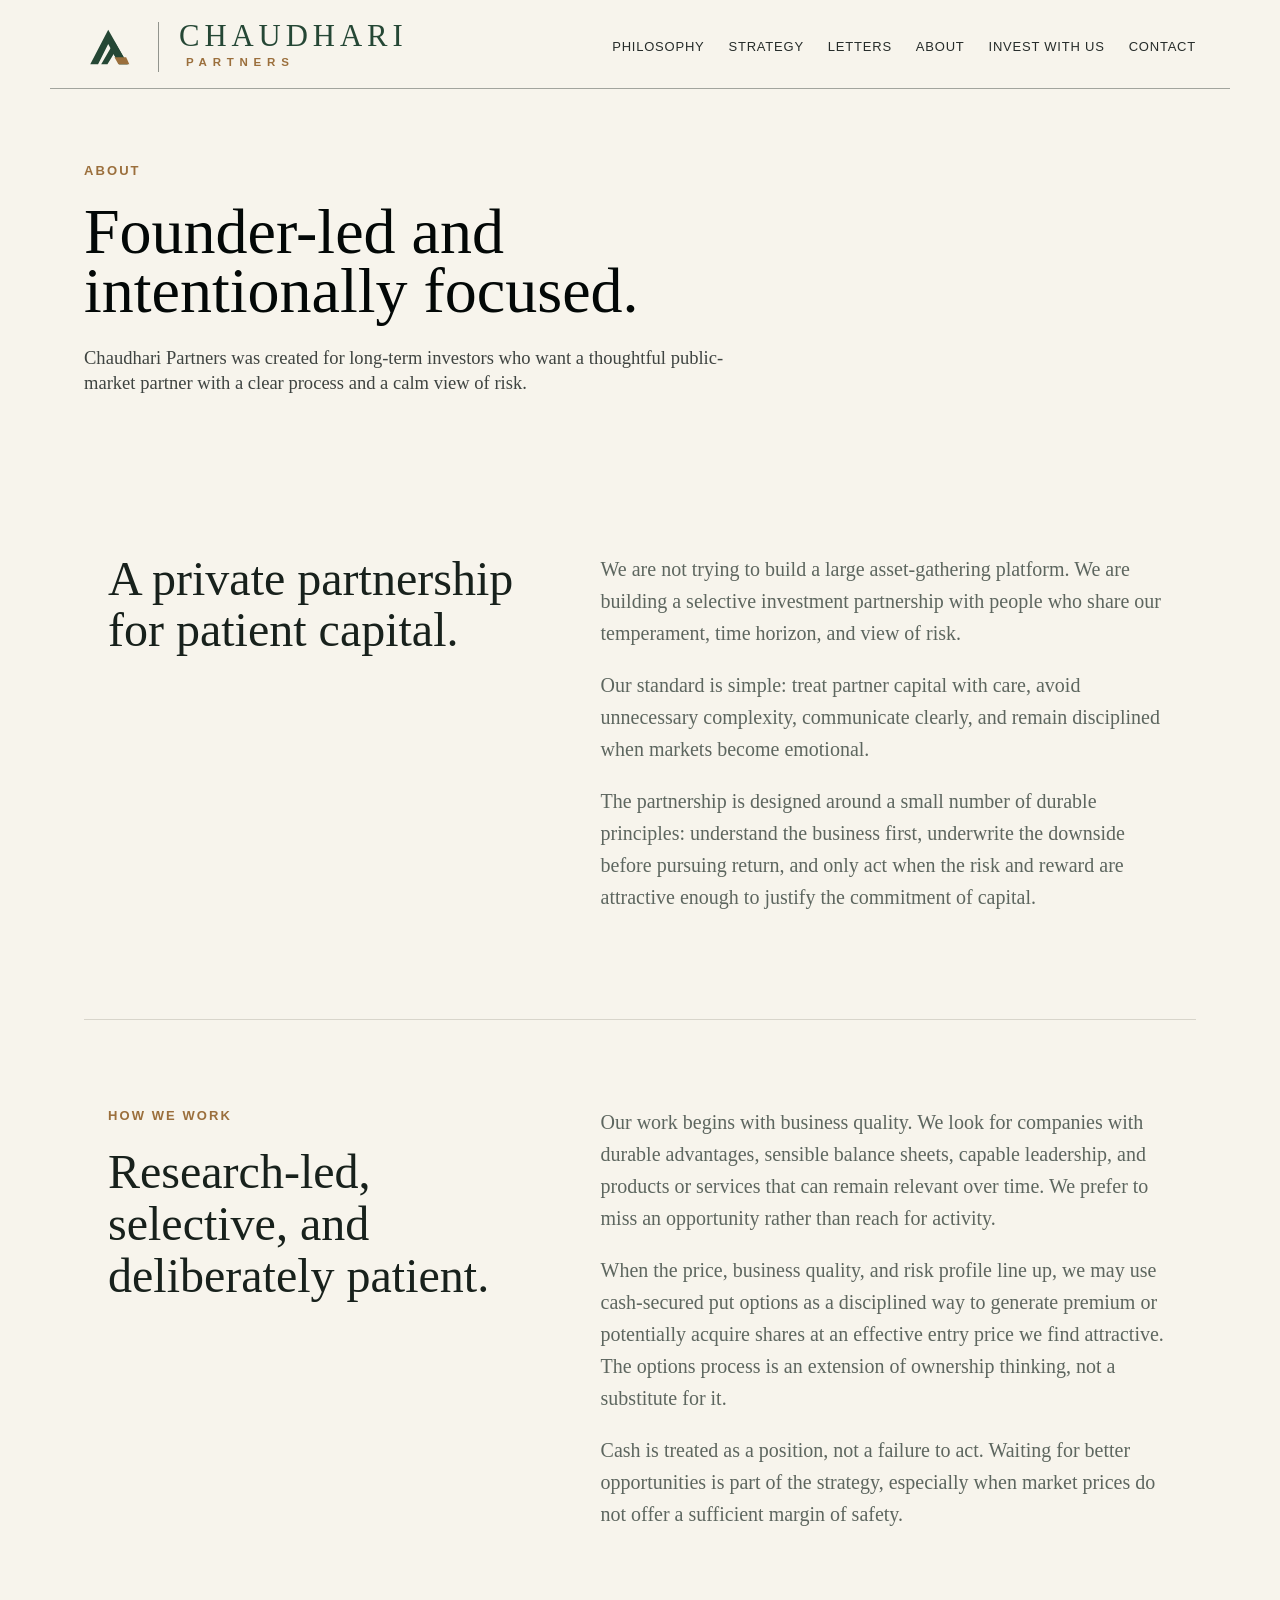
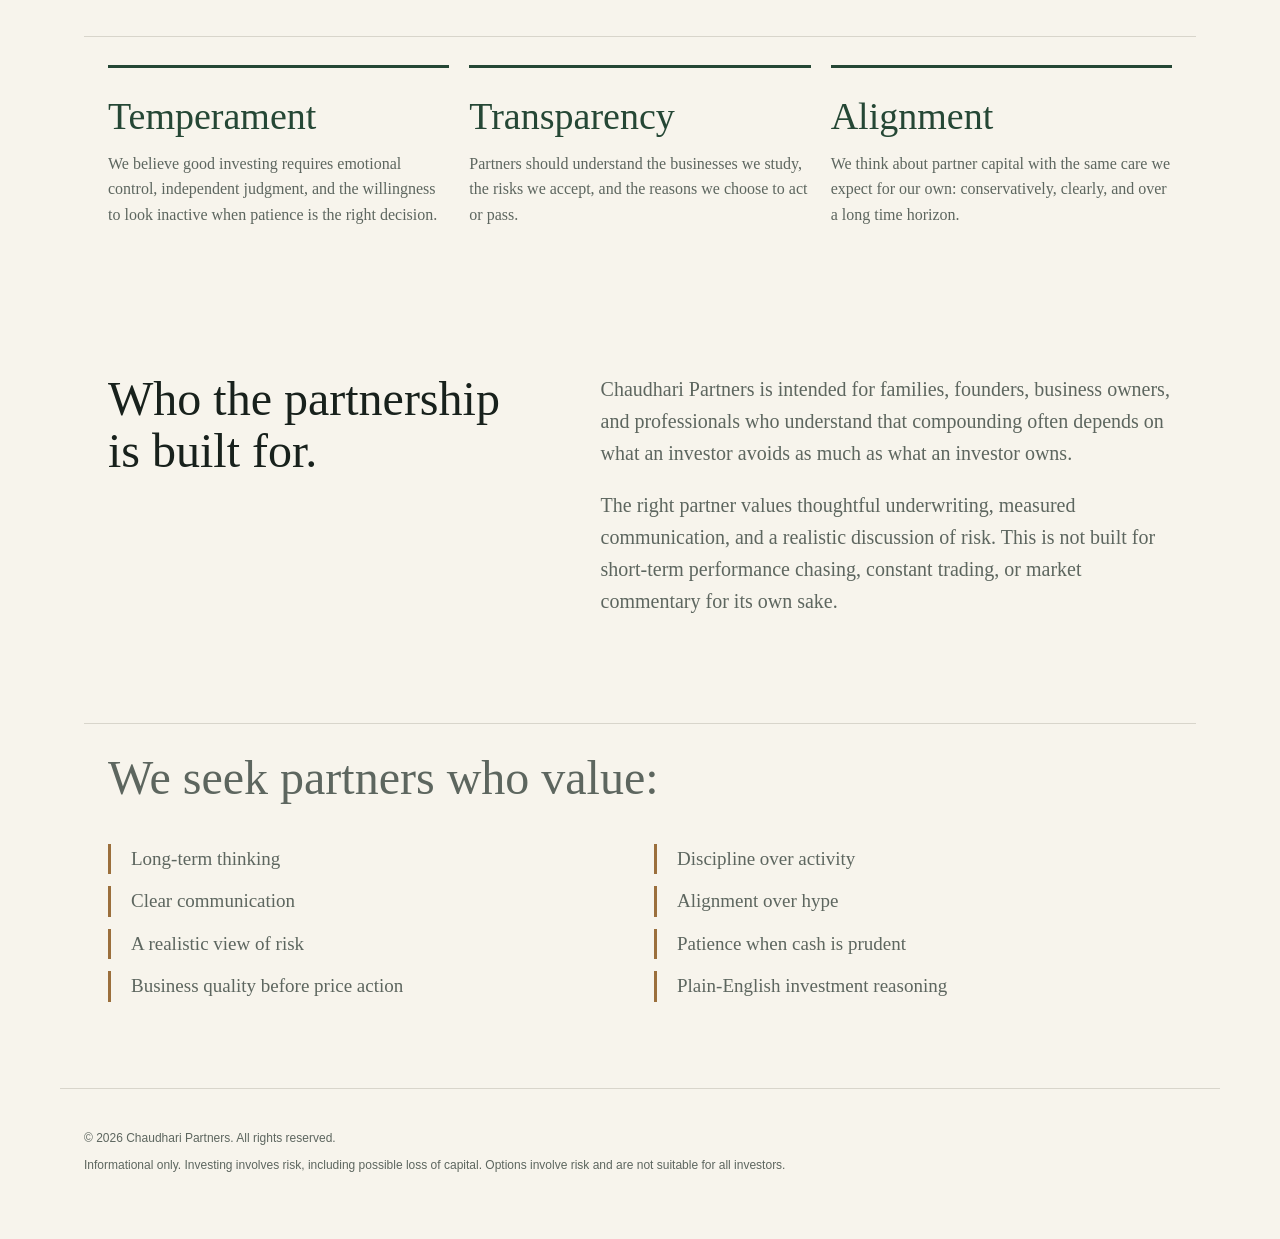
==== commit c588d945: "Refine homepage strategy and header consistency" ====
--- a/about.html
+++ b/about.html
@@ -20,7 +20,15 @@
   </head>
   <body>
     <header class="site-header">
-      <a class="brand" href="index.html"><span class="brand-mark">CP</span><span>Chaudhari Partners</span></a>
+      <a class="brand brand-lockup" href="index.html" aria-label="Chaudhari Partners home">
+        <svg class="brand-symbol" viewBox="0 0 64 64" aria-hidden="true">
+          <path class="symbol-green" d="M8 54 31 10l25 44H45L31 28 18 54Z"></path>
+          <path class="symbol-green" d="M22 54 39 25l17 29H45l-7-13-8 13Z"></path>
+          <path class="symbol-gold" d="M39 45h15l4 9H44Z"></path>
+        </svg>
+        <span class="brand-divider"></span>
+        <span class="brand-wordmark"><strong>Chaudhari</strong><em>Partners</em></span>
+      </a>
       <nav class="nav" aria-label="Primary navigation"><a href="philosophy.html">Philosophy</a><a href="index.html#strategy">Strategy</a><a href="letters.html">Letters</a><a href="about.html">About</a><a href="invest.html">Invest with Us</a><a href="contact.html">Contact</a></nav>
     </header>
     <main class="page">
--- a/styles.css
+++ b/styles.css
@@ -198,7 +198,7 @@
   max-width: 560px;
   color: var(--muted);
   font-family: Arial, Helvetica, sans-serif;
-  font-size: 12px;
+  font-size: 10px;
   line-height: 1.5;
 }
 .performance-board {
@@ -229,22 +229,20 @@
 }
 .scorecards {
   display: grid;
-  grid-template-columns: minmax(230px, 1.05fr) minmax(190px, 0.8fr);
+  grid-template-columns: repeat(2, minmax(210px, 1fr));
   gap: 20px;
   align-items: center;
   margin-bottom: 24px;
 }
 .scorecard {
-  min-height: 128px;
+  min-height: 112px;
   display: grid;
   place-items: center;
   align-content: center;
   text-align: center;
 }
 .primary-score {
-  border: 1px solid rgba(24, 33, 28, 0.2);
-  border-top: 5px solid var(--green);
-  border-radius: 4px;
+  border: 0;
 }
 .benchmark-score {
   border-left: 1px solid rgba(24, 33, 28, 0.22);
@@ -267,7 +265,7 @@
   display: block;
   margin: 9px 0;
   color: var(--green);
-  font-size: clamp(36px, 4.1vw, 54px);
+  font-size: clamp(34px, 3.8vw, 50px);
   font-weight: 500;
   line-height: 0.9;
 }
@@ -572,7 +570,7 @@
     padding: 28px 24px 22px;
   }
 
-.brand-lockup {
+  .brand-lockup {
     grid-template-columns: 64px 1px minmax(0, auto);
     gap: 18px;
   }
@@ -628,7 +626,7 @@
   .brand-wordmark em { font-size: 11px; letter-spacing: 0.46em; }
   h1 { font-size: 52px; }
   .lede, .prose { font-size: 15px; }
-  .scorecard strong { font-size: 52px; }
+  .scorecard strong { font-size: 46px; }
   .chart-legend { justify-content: flex-start; gap: 18px; }
 }
 
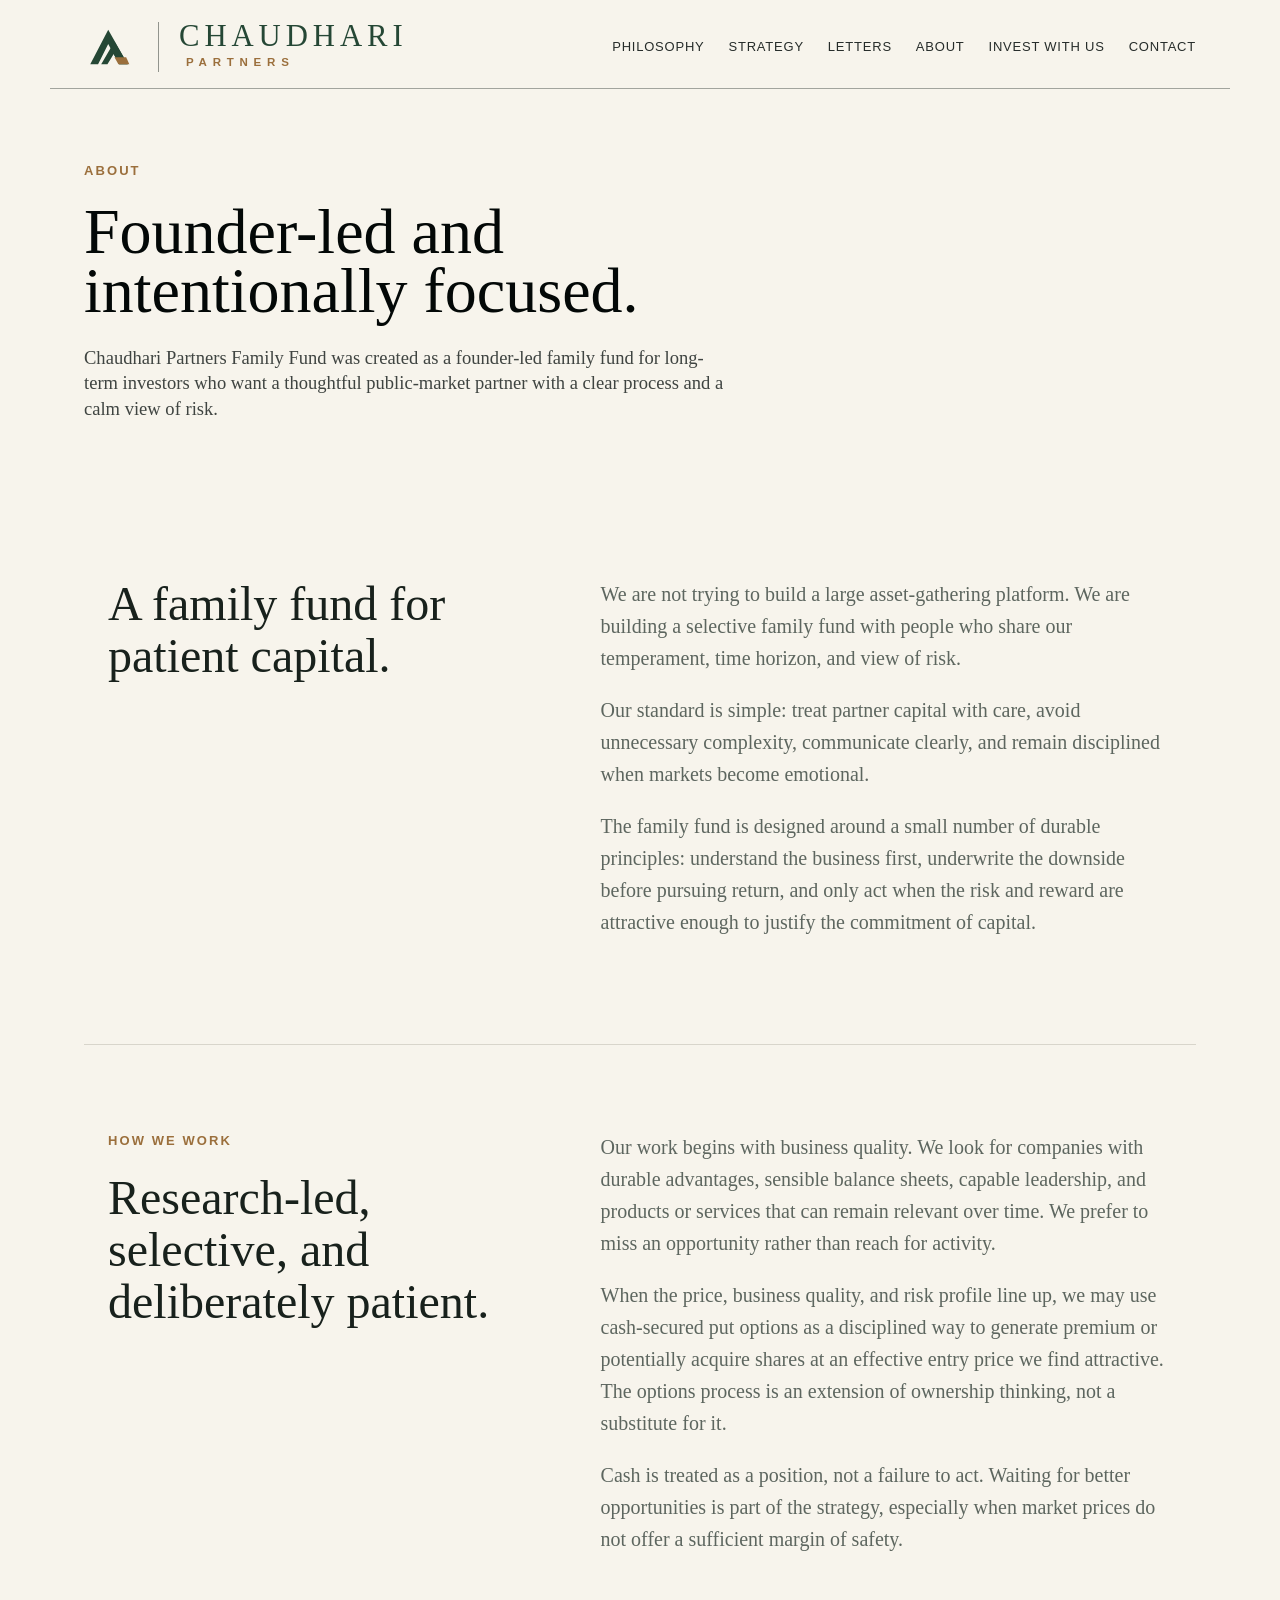
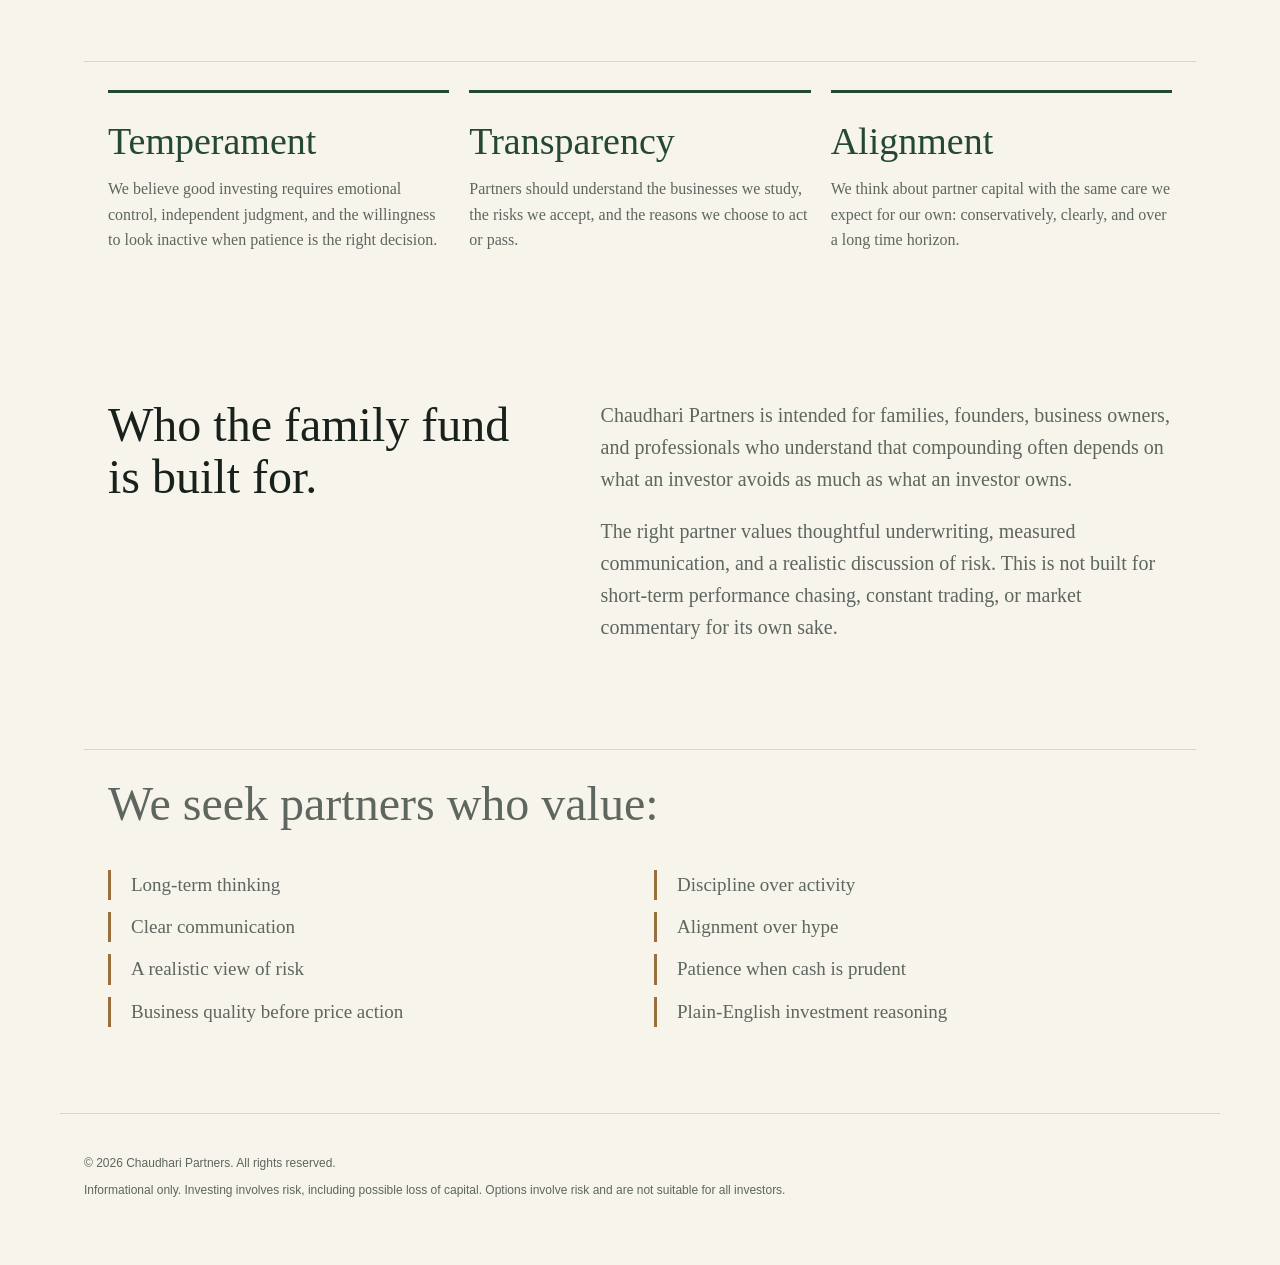
==== commit 2b7c3f9b: "Position site as family fund" ====
--- a/about.html
+++ b/about.html
@@ -3,18 +3,18 @@
   <head>
     <meta charset="utf-8">
     <meta name="viewport" content="width=device-width, initial-scale=1">
-    <title>About Chaudhari Partners | Patient Capital, Discipline, Alignment</title>
-    <meta name="description" content="Learn about Chaudhari Partners, a founder-led private investment partnership built for long-term investors who value patience, underwriting discipline, and alignment.">
+    <title>About Chaudhari Partners Family Fund | Patient Capital</title>
+    <meta name="description" content="Learn about Chaudhari Partners, a founder-led private family fund built for long-term investors who value patience, underwriting discipline, and alignment.">
     <meta name="robots" content="index, follow">
     <link rel="canonical" href="https://www.chaudharipartners.com/about.html">
     <meta property="og:type" content="website">
     <meta property="og:site_name" content="Chaudhari Partners">
-    <meta property="og:title" content="About Chaudhari Partners">
-    <meta property="og:description" content="A founder-led private investment partnership for long-term investors who value patience, underwriting discipline, and alignment.">
+    <meta property="og:title" content="About Chaudhari Partners Family Fund">
+    <meta property="og:description" content="A founder-led private family fund for long-term investors who value patience, underwriting discipline, and alignment.">
     <meta property="og:url" content="https://www.chaudharipartners.com/about.html">
     <meta name="twitter:card" content="summary">
-    <meta name="twitter:title" content="About Chaudhari Partners">
-    <meta name="twitter:description" content="A founder-led private investment partnership for long-term investors who value patience, discipline, and alignment.">
+    <meta name="twitter:title" content="About Chaudhari Partners Family Fund">
+    <meta name="twitter:description" content="A founder-led private family fund for long-term investors who value patience, discipline, and alignment.">
     <link rel="icon" href="favicon.svg" type="image/svg+xml">
     <link rel="stylesheet" href="styles.css">
   </head>
@@ -32,15 +32,15 @@
       <nav class="nav" aria-label="Primary navigation"><a href="philosophy.html">Philosophy</a><a href="index.html#strategy">Strategy</a><a href="letters.html">Letters</a><a href="about.html">About</a><a href="invest.html">Invest with Us</a><a href="contact.html">Contact</a></nav>
     </header>
     <main class="page">
-      <section class="page-hero"><p class="eyebrow">About</p><h1>Founder-led and intentionally focused.</h1><p class="lede">Chaudhari Partners was created for long-term investors who want a thoughtful public-market partner with a clear process and a calm view of risk.</p></section>
-      <section class="section split"><div><h2>A private partnership for patient capital.</h2></div><div class="prose"><p>We are not trying to build a large asset-gathering platform. We are building a selective investment partnership with people who share our temperament, time horizon, and view of risk.</p><p>Our standard is simple: treat partner capital with care, avoid unnecessary complexity, communicate clearly, and remain disciplined when markets become emotional.</p><p>The partnership is designed around a small number of durable principles: understand the business first, underwrite the downside before pursuing return, and only act when the risk and reward are attractive enough to justify the commitment of capital.</p></div></section>
+      <section class="page-hero"><p class="eyebrow">About</p><h1>Founder-led and intentionally focused.</h1><p class="lede">Chaudhari Partners Family Fund was created as a founder-led family fund for long-term investors who want a thoughtful public-market partner with a clear process and a calm view of risk.</p></section>
+      <section class="section split"><div><h2>A family fund for patient capital.</h2></div><div class="prose"><p>We are not trying to build a large asset-gathering platform. We are building a selective family fund with people who share our temperament, time horizon, and view of risk.</p><p>Our standard is simple: treat partner capital with care, avoid unnecessary complexity, communicate clearly, and remain disciplined when markets become emotional.</p><p>The family fund is designed around a small number of durable principles: understand the business first, underwrite the downside before pursuing return, and only act when the risk and reward are attractive enough to justify the commitment of capital.</p></div></section>
       <section class="section split about-detail"><div><p class="eyebrow">How we work</p><h2>Research-led, selective, and deliberately patient.</h2></div><div class="prose"><p>Our work begins with business quality. We look for companies with durable advantages, sensible balance sheets, capable leadership, and products or services that can remain relevant over time. We prefer to miss an opportunity rather than reach for activity.</p><p>When the price, business quality, and risk profile line up, we may use cash-secured put options as a disciplined way to generate premium or potentially acquire shares at an effective entry price we find attractive. The options process is an extension of ownership thinking, not a substitute for it.</p><p>Cash is treated as a position, not a failure to act. Waiting for better opportunities is part of the strategy, especially when market prices do not offer a sufficient margin of safety.</p></div></section>
       <section class="section grid-three about-values">
         <article><h2>Temperament</h2><p>We believe good investing requires emotional control, independent judgment, and the willingness to look inactive when patience is the right decision.</p></article>
         <article><h2>Transparency</h2><p>Partners should understand the businesses we study, the risks we accept, and the reasons we choose to act or pass.</p></article>
         <article><h2>Alignment</h2><p>We think about partner capital with the same care we expect for our own: conservatively, clearly, and over a long time horizon.</p></article>
       </section>
-      <section class="section split"><div><h2>Who the partnership is built for.</h2></div><div class="prose"><p>Chaudhari Partners is intended for families, founders, business owners, and professionals who understand that compounding often depends on what an investor avoids as much as what an investor owns.</p><p>The right partner values thoughtful underwriting, measured communication, and a realistic discussion of risk. This is not built for short-term performance chasing, constant trading, or market commentary for its own sake.</p></div></section>
+      <section class="section split"><div><h2>Who the family fund is built for.</h2></div><div class="prose"><p>Chaudhari Partners is intended for families, founders, business owners, and professionals who understand that compounding often depends on what an investor avoids as much as what an investor owns.</p><p>The right partner values thoughtful underwriting, measured communication, and a realistic discussion of risk. This is not built for short-term performance chasing, constant trading, or market commentary for its own sake.</p></div></section>
       <section class="section partner-list"><h2>We seek partners who value:</h2><ul><li>Long-term thinking</li><li>Discipline over activity</li><li>Clear communication</li><li>Alignment over hype</li><li>A realistic view of risk</li><li>Patience when cash is prudent</li><li>Business quality before price action</li><li>Plain-English investment reasoning</li></ul></section>
     </main>
     <footer class="site-footer"><p>&copy; 2026 Chaudhari Partners. All rights reserved.</p><p>Informational only. Investing involves risk, including possible loss of capital. Options involve risk and are not suitable for all investors.</p></footer>
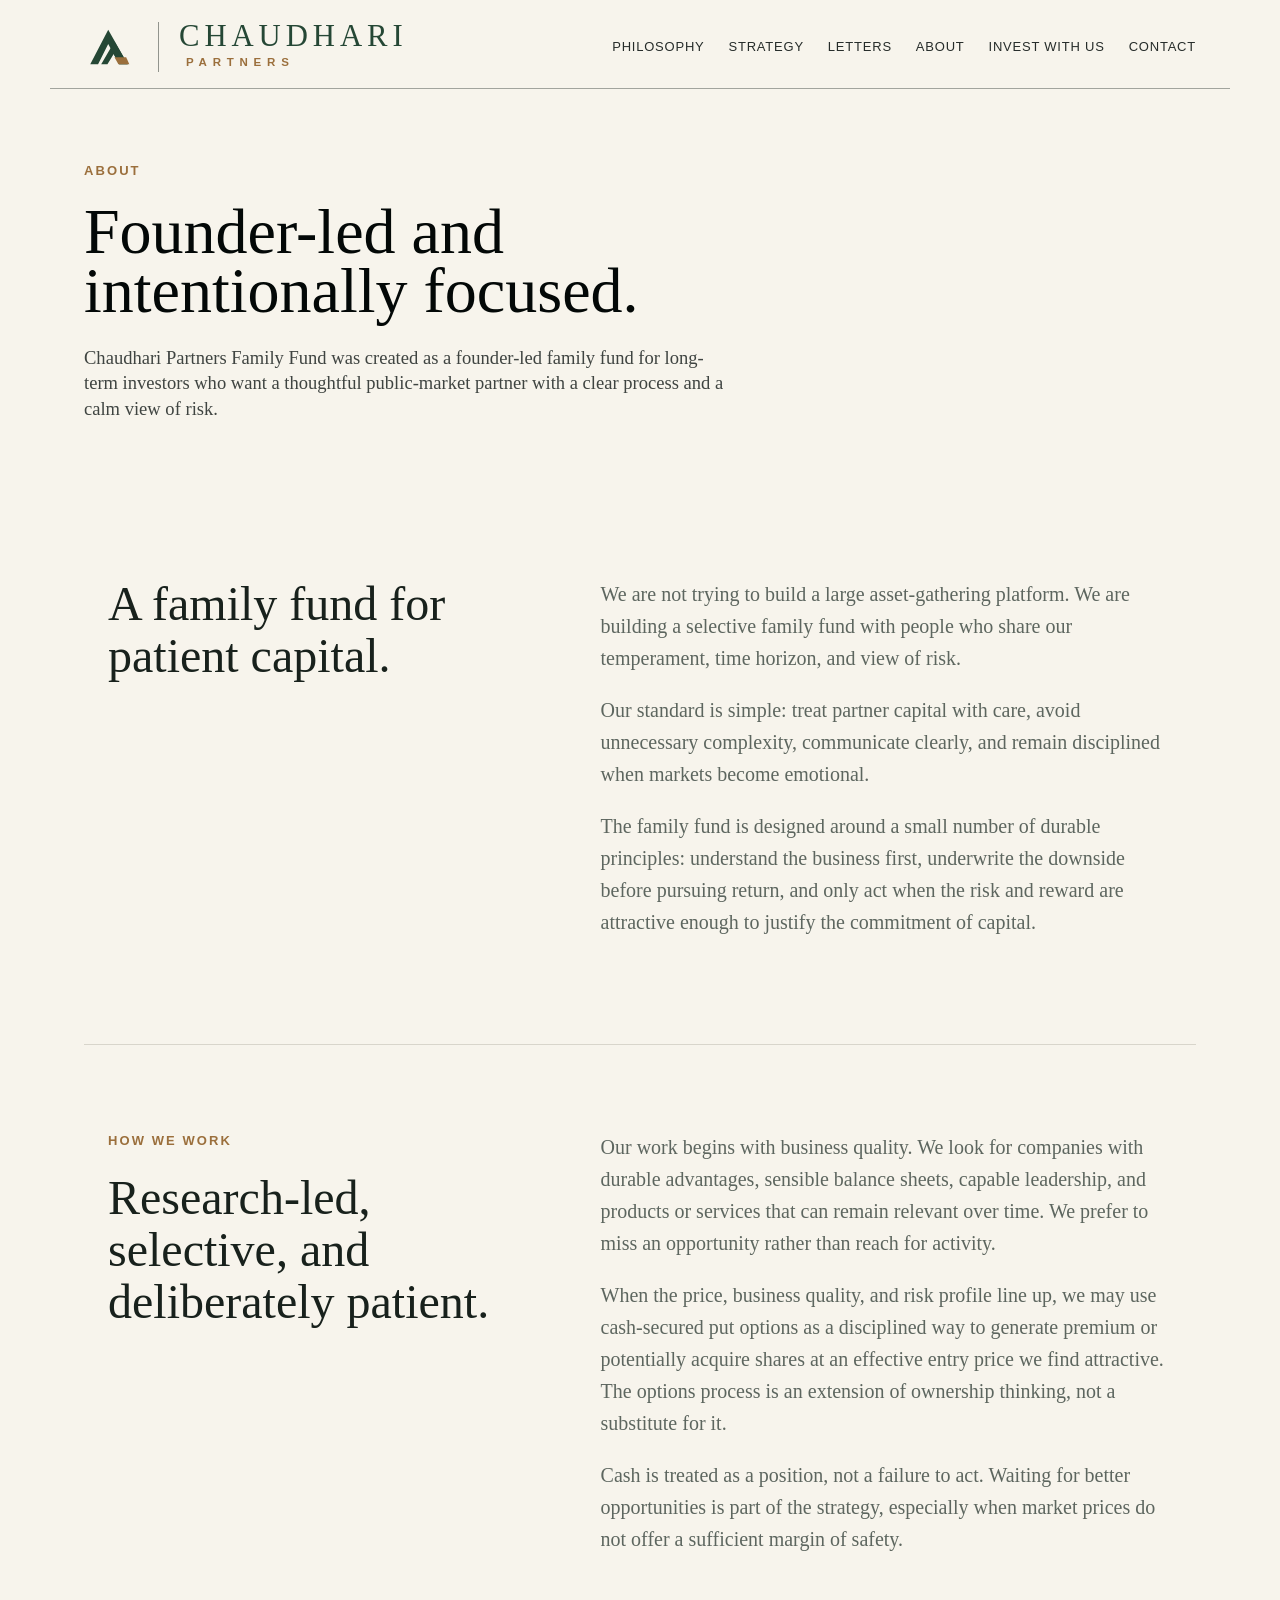
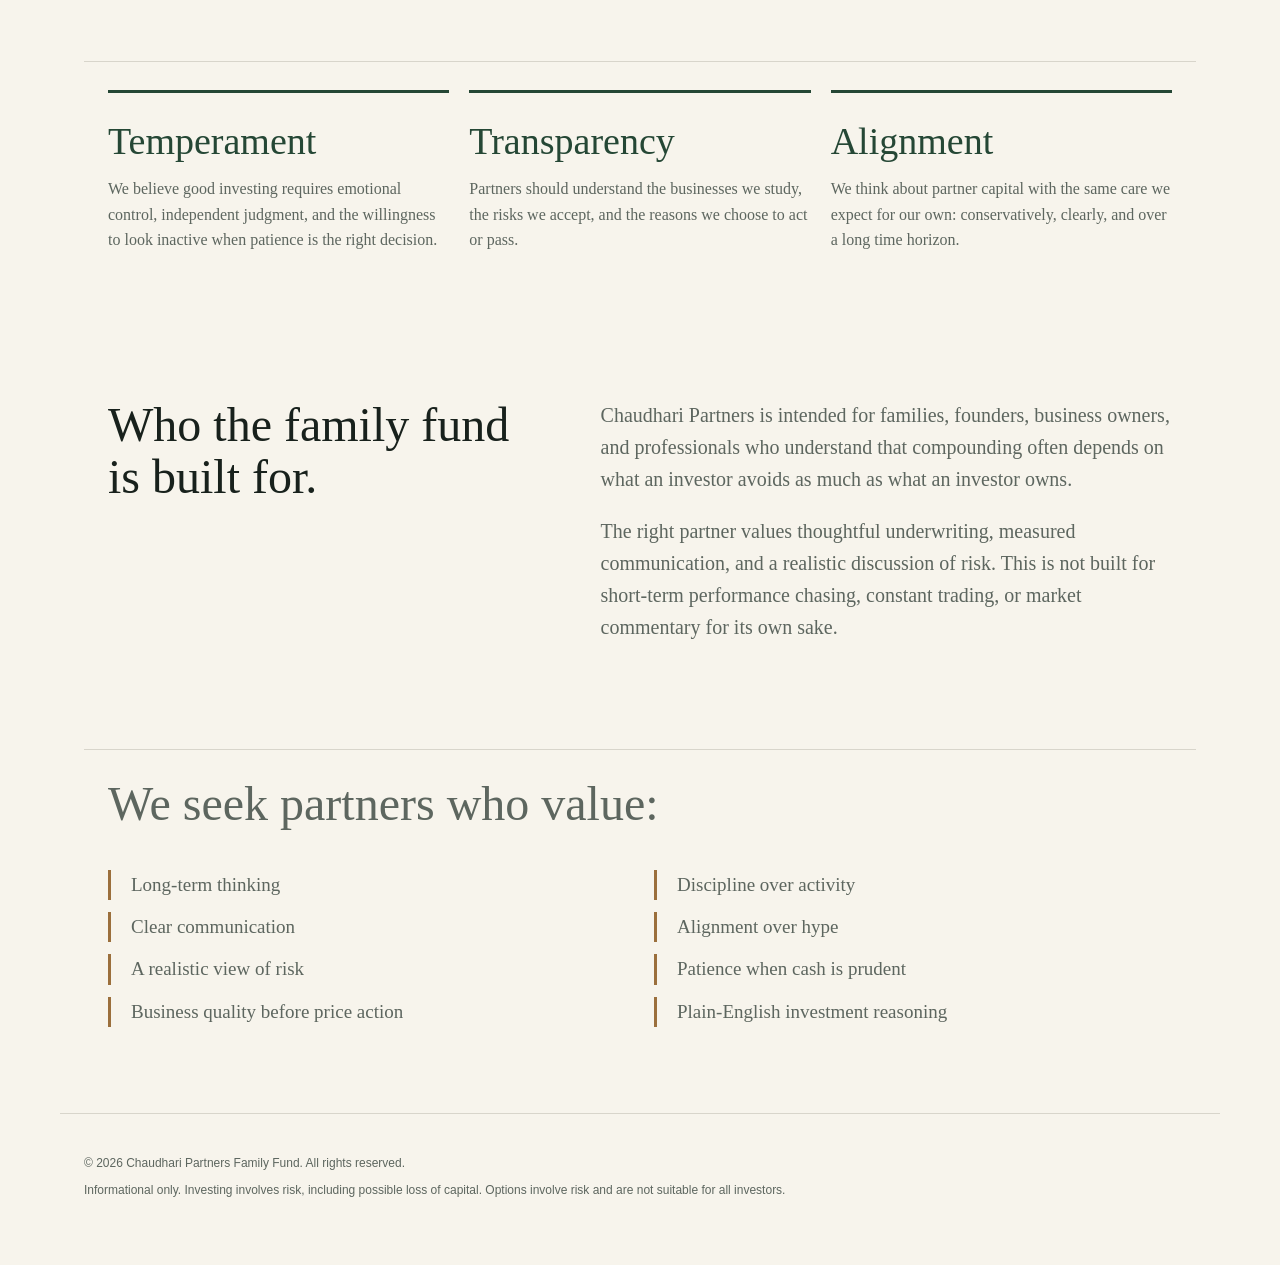
==== commit 1fc911d8: "Tighten family fund brand consistency" ====
--- a/about.html
+++ b/about.html
@@ -4,11 +4,11 @@
     <meta charset="utf-8">
     <meta name="viewport" content="width=device-width, initial-scale=1">
     <title>About Chaudhari Partners Family Fund | Patient Capital</title>
-    <meta name="description" content="Learn about Chaudhari Partners, a founder-led private family fund built for long-term investors who value patience, underwriting discipline, and alignment.">
+    <meta name="description" content="Learn about Chaudhari Partners Family Fund, a founder-led family fund built for long-term investors who value patience, underwriting discipline, and alignment.">
     <meta name="robots" content="index, follow">
     <link rel="canonical" href="https://www.chaudharipartners.com/about.html">
     <meta property="og:type" content="website">
-    <meta property="og:site_name" content="Chaudhari Partners">
+    <meta property="og:site_name" content="Chaudhari Partners Family Fund">
     <meta property="og:title" content="About Chaudhari Partners Family Fund">
     <meta property="og:description" content="A founder-led private family fund for long-term investors who value patience, underwriting discipline, and alignment.">
     <meta property="og:url" content="https://www.chaudharipartners.com/about.html">
@@ -43,7 +43,7 @@
       <section class="section split"><div><h2>Who the family fund is built for.</h2></div><div class="prose"><p>Chaudhari Partners is intended for families, founders, business owners, and professionals who understand that compounding often depends on what an investor avoids as much as what an investor owns.</p><p>The right partner values thoughtful underwriting, measured communication, and a realistic discussion of risk. This is not built for short-term performance chasing, constant trading, or market commentary for its own sake.</p></div></section>
       <section class="section partner-list"><h2>We seek partners who value:</h2><ul><li>Long-term thinking</li><li>Discipline over activity</li><li>Clear communication</li><li>Alignment over hype</li><li>A realistic view of risk</li><li>Patience when cash is prudent</li><li>Business quality before price action</li><li>Plain-English investment reasoning</li></ul></section>
     </main>
-    <footer class="site-footer"><p>&copy; 2026 Chaudhari Partners. All rights reserved.</p><p>Informational only. Investing involves risk, including possible loss of capital. Options involve risk and are not suitable for all investors.</p></footer>
+    <footer class="site-footer"><p>&copy; 2026 Chaudhari Partners Family Fund. All rights reserved.</p><p>Informational only. Investing involves risk, including possible loss of capital. Options involve risk and are not suitable for all investors.</p></footer>
   </body>
 </html>
 
